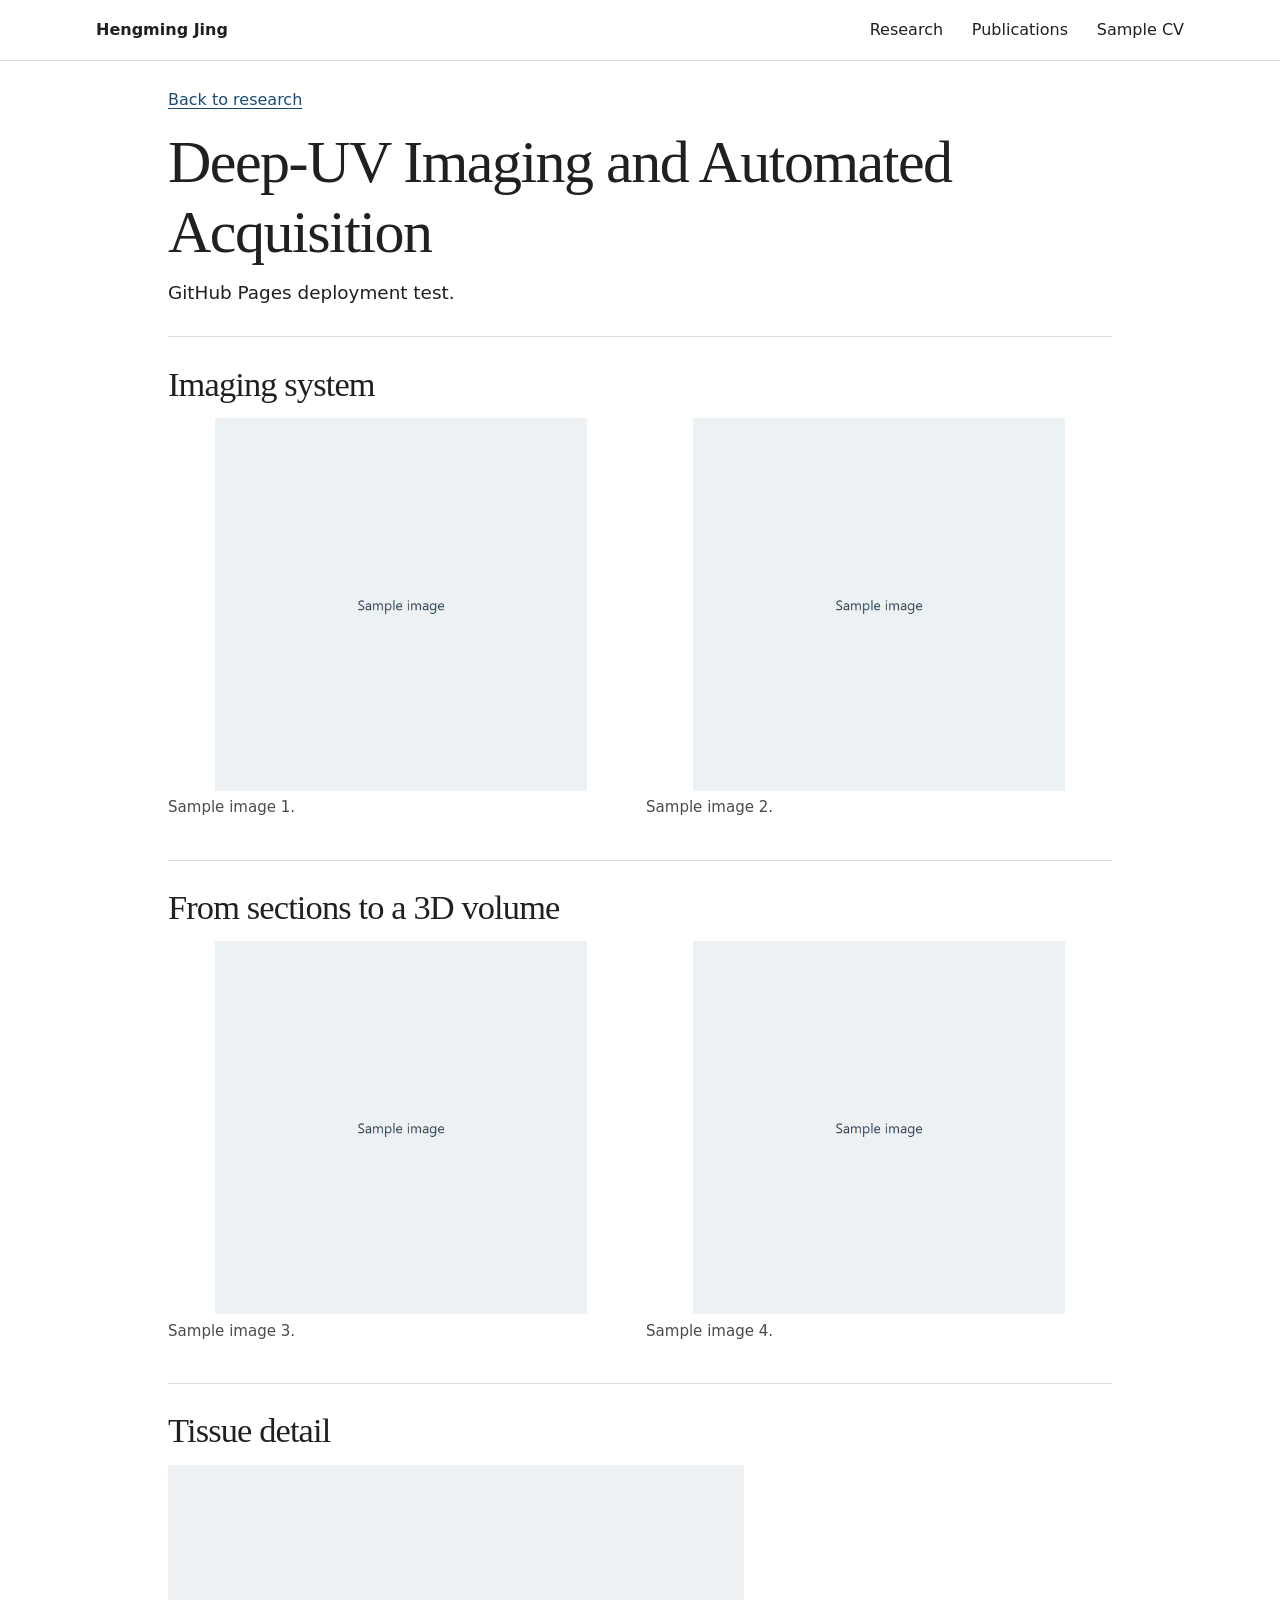
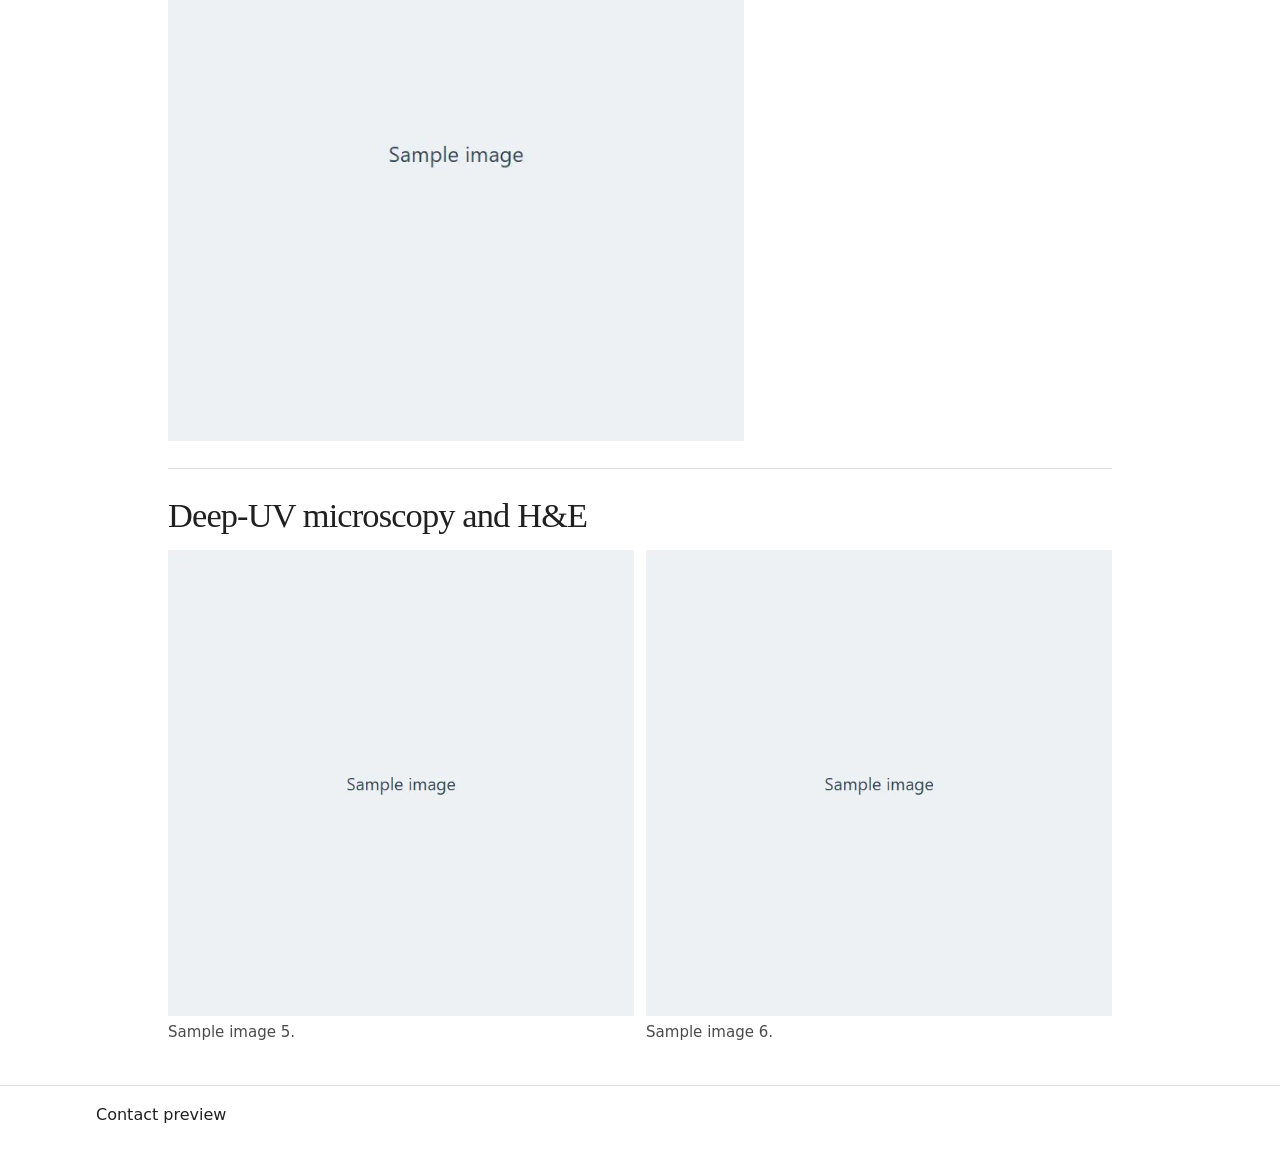
==== projects/deep-uv.html @ f6d5b375 "Add GitHub Pages deployment preview" ====
<!DOCTYPE html><html lang="en"><head>
  <meta charset="utf-8">
  <meta name="viewport" content="width=device-width, initial-scale=1">
  <meta name="description" content="GitHub Pages deployment preview with sample media.">
  <title>Deep-UV Imaging and Automated Acquisition | Hengming Jing | Deployment Test</title>
  <link rel="stylesheet" href="../style.css">
<meta name="robots" content="noindex, nofollow"></head>
<body>
  <a class="skip-link" href="#main">Skip to content</a>
  <header class="site-header">
    <nav class="shell top-nav" aria-label="Main navigation">
      <a class="wordmark" href="../index.html">Hengming Jing</a>
      <div class="nav-links">
        <a href="../index.html#research">Research</a>
        <a href="../index.html#publications">Publications</a>
        <a href="../assets/Hengming_Jing_CV.pdf">Sample CV</a>
      </div>
    </nav>
  </header>

  <main id="main" class="shell project-page">
    <header class="project-intro">
      <a href="../index.html#research">Back to research</a>
      <h1>Deep-UV Imaging and Automated Acquisition</h1>
      <p class="lead">GitHub Pages deployment test.</p>
      
    </header>

    <section id="instrument" class="detail-section" aria-labelledby="instrument-title">
      <h2 id="instrument-title">Imaging system</h2>
      <div class="figure-grid figure-grid--two uv-gallery">
        <figure>
          <a class="image-link" href="../assets/deep-uv-cad.webp" aria-label="Open sample image">
            <img src="../assets/deep-uv-cad.webp" width="1350" height="1080" alt="Sample image">
          </a>
          <figcaption>Sample image 1.</figcaption>
        </figure>
        <figure>
          <a class="image-link" href="../assets/deep-uv-system.jpg" aria-label="Open sample image">
            <img src="../assets/deep-uv-system.jpg" width="600" height="450" alt="Sample image">
          </a>
          <figcaption>Sample image 2.</figcaption>
        </figure>
      </div>
    </section>

    <section id="volume" class="detail-section" aria-labelledby="volume-title">
      <h2 id="volume-title">From sections to a 3D volume</h2>
      <div class="figure-grid figure-grid--two uv-gallery">
        <figure>
          <a class="image-link" href="../assets/deep-uv-section.webp" aria-label="Open sample image">
            <img src="../assets/deep-uv-section.webp" width="520" height="378" loading="lazy" alt="Sample image">
          </a>
          <figcaption>Sample image 3.</figcaption>
        </figure>
        <figure>
          <a class="image-link" href="../assets/deep-uv-volume.png" aria-label="Open sample image">
            <img src="../assets/deep-uv-volume.png" width="1233" height="881" loading="lazy" alt="Sample image">
          </a>
          <figcaption>Sample image 4.</figcaption>
        </figure>
      </div>
    </section>

    <section id="tissue-detail" class="detail-section" aria-labelledby="tissue-detail-title">
      <h2 id="tissue-detail-title">Tissue detail</h2>
      <figure class="uv-detail">
        <a class="image-link" href="../assets/deep-uv-tissue.webp" aria-label="Open sample image">
          <img src="../assets/deep-uv-tissue.webp" width="892" height="542" loading="lazy" alt="Sample image">
        </a>
      </figure>
    </section>

    <section id="histology" class="detail-section" aria-labelledby="histology-title">
      <h2 id="histology-title">Deep-UV microscopy and H&amp;E</h2>
      <div class="figure-grid figure-grid--two histology-comparison">
        <figure>
          <a class="image-link" href="../assets/deep-uv-he-stained.webp" aria-label="Open sample image">
            <img src="../assets/deep-uv-he-stained.webp" width="777" height="415" loading="lazy" alt="Sample image">
          </a>
          <figcaption>Sample image 5.</figcaption>
        </figure>
        <figure>
          <a class="image-link" href="../assets/deep-uv-he-unstained.webp" aria-label="Open sample image">
            <img src="../assets/deep-uv-he-unstained.webp" width="777" height="415" loading="lazy" alt="Sample image">
          </a>
          <figcaption>Sample image 6.</figcaption>
        </figure>
      </div>
      
    </section>
  </main>

  <footer class="site-footer">
    <div class="shell">
      <span>Contact preview</span>
    </div>
  </footer>


</body></html>
---- style.css ----
:root {
  color-scheme: light;
  --ink: #202020;
  --muted: #4b4b4b;
  --link: #184c78;
  --line: #dedede;
}

* { box-sizing: border-box; }

body {
  margin: 0;
  color: var(--ink);
  background: #fff;
  font: 1rem/1.6 "Segoe UI", system-ui, sans-serif;
}

a { color: var(--link); text-underline-offset: .18em; }
a:hover { text-decoration-thickness: .12em; }
a:focus-visible { outline: 2px solid var(--link); outline-offset: 4px; }

h1, h2, h3 {
  margin: 0;
  font-family: Georgia, "Times New Roman", serif;
  font-weight: 400;
  line-height: 1.16;
  letter-spacing: -.025em;
}

p, figure { margin: 0; }
img, video { display: block; width: 100%; height: auto; }
figcaption { margin-top: .4rem; color: var(--muted); font-size: .94rem; line-height: 1.45; }

.shell { width: min(calc(100% - 3rem), 68rem); margin-inline: auto; }

.skip-link {
  position: absolute;
  z-index: 1;
  inset: .5rem auto auto .5rem;
  transform: translateY(-150%);
  padding: .5rem .8rem;
  background: #fff;
}
.skip-link:focus { transform: none; }

.site-header { border-bottom: 1px solid var(--line); }
.top-nav {
  min-height: 3.75rem;
  display: flex;
  justify-content: space-between;
  align-items: center;
  gap: .65rem;
}
.wordmark { color: var(--ink); font-weight: 650; text-decoration: none; white-space: nowrap; }
.nav-links { display: flex; gap: clamp(.75rem, 3vw, 1.8rem); }
.nav-links a { color: var(--ink); text-decoration: none; }
.nav-links a:hover, .wordmark:hover { text-decoration: underline; }

.hero {
  display: grid;
  grid-template-columns: minmax(0, .95fr) minmax(0, 1.05fr);
  align-items: center;
  gap: clamp(1.5rem, 5.6vw, 4.2rem);
  padding-block: clamp(2.5rem, 5vw, 4rem);
}
.hero h1 { margin-bottom: 1rem; font-size: clamp(2.65rem, 5vw, 4rem); }
.profile-intro {
  display: grid;
  grid-template-columns: minmax(0, 1fr) auto;
  align-items: center;
  gap: 1rem;
}
.portrait {
  width: clamp(4.1rem, 8vw, 5.5rem);
}
.lead { font-size: 1.15rem; line-height: 1.53; }
.bio { margin-top: .7rem; color: var(--muted); }
.actions { display: flex; flex-wrap: wrap; gap: 1.4rem; margin-top: 1.1rem; }
.image-link, .roi-field { display: block; }
.roi-field { position: relative; }
.roi-field::after {
  content: "";
  position: absolute;
  box-sizing: border-box;
  left: 55%;
  top: 51.25%;
  width: 30%;
  height: 30%;
  border: 2px solid #efc454;
  box-shadow: 0 0 0 1px #333;
  pointer-events: none;
}
.roi-inset {
  display: block;
  width: 66%;
  height: auto;
  margin: .55rem auto 0;
  border: 2px solid #efc454;
}

.section { padding-block: 2.2rem 1.45rem; border-top: 1px solid var(--line); }
.section h2 { font-size: clamp(1.95rem, 3.7vw, 2.6rem); }

.project-row {
  display: grid;
  grid-template-columns: minmax(0, 1fr) minmax(0, 1fr);
  align-items: center;
  gap: clamp(1.4rem, 5vw, 3.7rem);
  padding-block: 1.9rem;
  border-bottom: 1px solid var(--line);
}
.project-row:last-child { border-bottom: 0; }
.project-row h3 { margin-bottom: .55rem; font-size: clamp(1.45rem, 2.8vw, 2rem); }
.project-copy > p { max-width: 58ch; }
.project-status { margin-top: .6rem; color: var(--muted); font-style: italic; }
.award { margin-top: .55rem; font-weight: 650; }

.preview-pair, .figure-grid {
  display: grid;
  gap: .75rem;
}
.preview-pair, .figure-grid--two { grid-template-columns: repeat(2, minmax(0, 1fr)); }
.preview-pair img { aspect-ratio: 1; object-fit: contain; }
.preview-pair--vessels img { aspect-ratio: 1.18; }
.preview-pair--uv img { aspect-ratio: 4 / 3; }

.publications { padding-bottom: 2.4rem; }
.publication-list { list-style: none; margin: .8rem 0 0; padding: 0; }
.publication-list li {
  display: grid;
  grid-template-columns: 3.5rem minmax(0, 1fr);
  gap: .65rem;
  padding-block: .85rem;
  border-bottom: 1px solid var(--line);
}
.publication-list li:last-child { border-bottom: 0; }
.publication-list time, .publication-list p { color: var(--muted); }
.publication-list a { font-weight: 600; }
.experience { padding-bottom: 2.2rem; }
.experience p { margin-top: .6rem; max-width: 65ch; }

.project-page { width: min(calc(100% - 3rem), 59rem); }
.project-intro { padding-block: 1.6rem 1.8rem; }
.project-intro h1 { margin-block: 1rem .75rem; font-size: clamp(2.2rem, 5vw, 3.75rem); }
.project-intro .lead, .detail-section > p { max-width: 68ch; }
.detail-section { padding-block: 1.7rem; border-top: 1px solid var(--line); }
.detail-section h2 { margin-bottom: .85rem; font-size: clamp(1.5rem, 3.1vw, 2.15rem); }
.figure-grid { margin-bottom: .85rem; }
.figure-grid--four { grid-template-columns: repeat(4, minmax(0, 1fr)); }
.figure-grid img { aspect-ratio: 1; object-fit: contain; }
.octa-comparison figure { display: flex; flex-direction: column; }
.octa-comparison figcaption { margin: 0 0 .4rem; }
.octa-comparison .roi-field { margin-top: auto; }
.uv-gallery img { aspect-ratio: 5 / 4; }
.uv-detail { max-width: 36rem; }
.histology-comparison img { aspect-ratio: auto; }
.video-figure { max-width: 52rem; }
.video-figure video { background: #111; }
.video-figure figcaption { margin-top: .6rem; }
.related-link { margin-top: .9rem; }

.site-footer { border-top: 1px solid var(--line); padding-block: 1rem 1.35rem; }

@media (max-width: 43rem) {
  .shell, .project-page { width: calc(100% - 2rem); }
  .hero, .project-row { grid-template-columns: minmax(0, 1fr); }
  .hero { padding-block: 1.9rem; }
  .project-row { padding-block: 1.5rem; }
  .section { padding-top: 1.55rem; }
  .figure-grid--four { grid-template-columns: repeat(2, minmax(0, 1fr)); }
  .publication-list li { grid-template-columns: 2.55rem minmax(0, 1fr); }
}

@media (max-width: 23rem) {
  .top-nav { font-size: .88rem; }
  .nav-links { gap: .65rem; }
  .hero h1 { font-size: 2.45rem; }
  .profile-intro { gap: .75rem; }
}
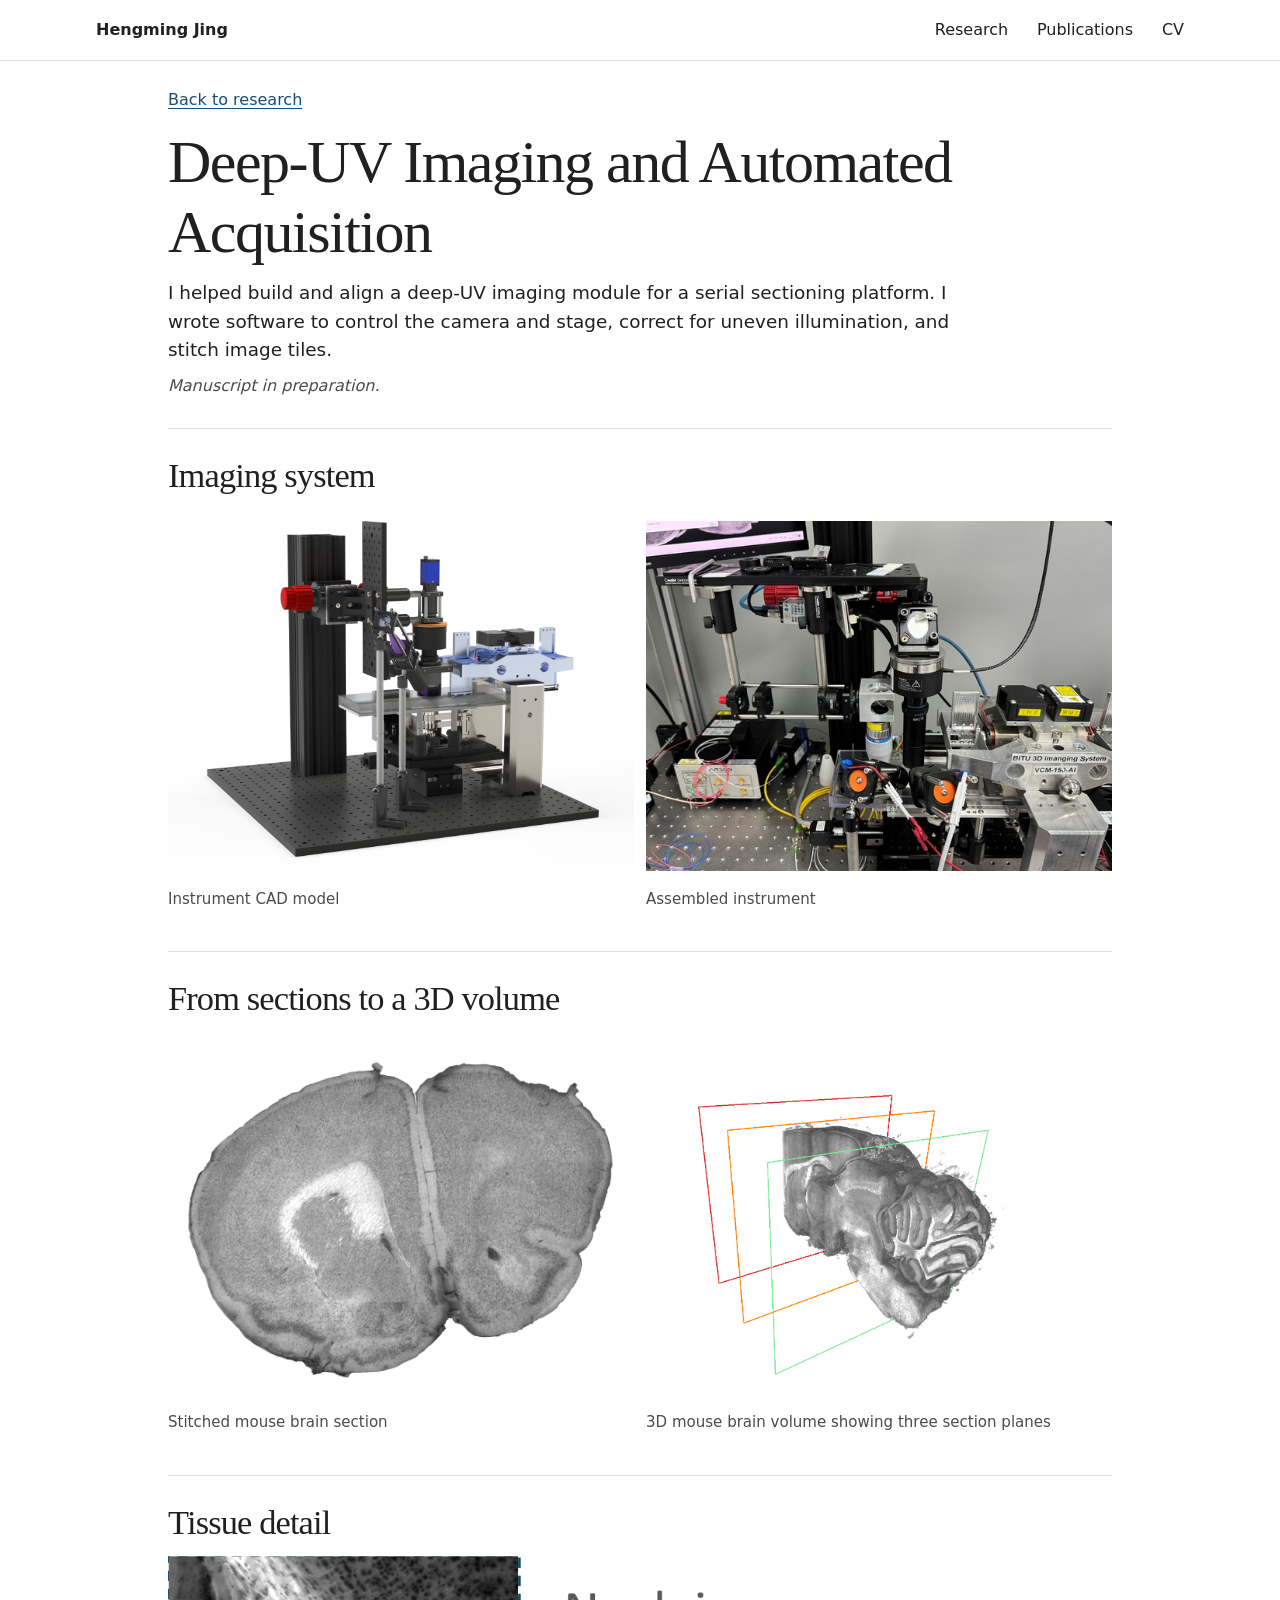
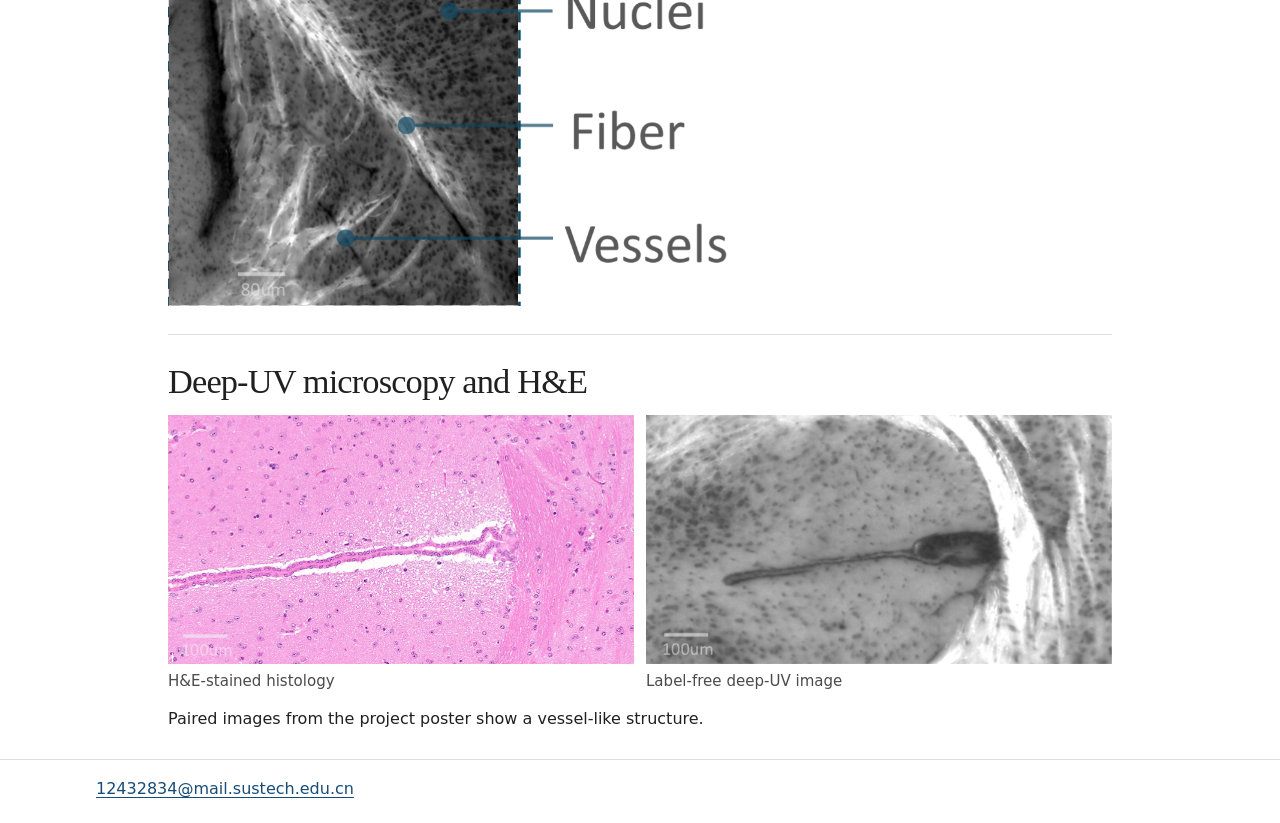
==== commit 7dafb22a: "Publish complete academic portfolio preview" ====
--- a/projects/deep-uv.html
+++ b/projects/deep-uv.html
@@ -1,10 +1,13 @@
-<!DOCTYPE html><html lang="en"><head>
+<!doctype html>
+<html lang="en">
+<head>
   <meta charset="utf-8">
+  <meta name="robots" content="noindex, nofollow">
   <meta name="viewport" content="width=device-width, initial-scale=1">
-  <meta name="description" content="GitHub Pages deployment preview with sample media.">
-  <title>Deep-UV Imaging and Automated Acquisition | Hengming Jing | Deployment Test</title>
+  <meta name="description" content="Deep-UV imaging of serial mouse brain sections, with instrument views, a 3D volume, annotated tissue detail, and an H&amp;E comparison.">
+  <title>Deep-UV Imaging and Automated Acquisition | Hengming Jing</title>
   <link rel="stylesheet" href="../style.css">
-<meta name="robots" content="noindex, nofollow"></head>
+</head>
 <body>
   <a class="skip-link" href="#main">Skip to content</a>
   <header class="site-header">
@@ -13,7 +16,7 @@
       <div class="nav-links">
         <a href="../index.html#research">Research</a>
         <a href="../index.html#publications">Publications</a>
-        <a href="../assets/Hengming_Jing_CV.pdf">Sample CV</a>
+        <a href="../assets/Hengming_Jing_CV.pdf">CV</a>
       </div>
     </nav>
   </header>
@@ -22,24 +25,24 @@
     <header class="project-intro">
       <a href="../index.html#research">Back to research</a>
       <h1>Deep-UV Imaging and Automated Acquisition</h1>
-      <p class="lead">GitHub Pages deployment test.</p>
-      
+      <p class="lead">I helped build and align a deep-UV imaging module for a serial sectioning platform. I wrote software to control the camera and stage, correct for uneven illumination, and stitch image tiles.</p>
+      <p class="project-status">Manuscript in preparation.</p>
     </header>
 
     <section id="instrument" class="detail-section" aria-labelledby="instrument-title">
       <h2 id="instrument-title">Imaging system</h2>
       <div class="figure-grid figure-grid--two uv-gallery">
         <figure>
-          <a class="image-link" href="../assets/deep-uv-cad.webp" aria-label="Open sample image">
-            <img src="../assets/deep-uv-cad.webp" width="1350" height="1080" alt="Sample image">
+          <a class="image-link" href="../assets/deep-uv-cad.webp" aria-label="Open the full instrument CAD rendering">
+            <img src="../assets/deep-uv-cad.webp" width="1350" height="1080" alt="CAD rendering of the deep-UV microscope, stage, and sectioning hardware.">
           </a>
-          <figcaption>Sample image 1.</figcaption>
+          <figcaption>Instrument CAD model</figcaption>
         </figure>
         <figure>
-          <a class="image-link" href="../assets/deep-uv-system.jpg" aria-label="Open sample image">
-            <img src="../assets/deep-uv-system.jpg" width="600" height="450" alt="Sample image">
+          <a class="image-link" href="../assets/deep-uv-system.jpg" aria-label="Open the full instrument photograph">
+            <img src="../assets/deep-uv-system.jpg" width="600" height="450" alt="Photograph of the assembled imaging instrument on an optical breadboard.">
           </a>
-          <figcaption>Sample image 2.</figcaption>
+          <figcaption>Assembled instrument</figcaption>
         </figure>
       </div>
     </section>
@@ -48,16 +51,16 @@
       <h2 id="volume-title">From sections to a 3D volume</h2>
       <div class="figure-grid figure-grid--two uv-gallery">
         <figure>
-          <a class="image-link" href="../assets/deep-uv-section.webp" aria-label="Open sample image">
-            <img src="../assets/deep-uv-section.webp" width="520" height="378" loading="lazy" alt="Sample image">
+          <a class="image-link" href="../assets/deep-uv-section.webp" aria-label="Open the full stitched tissue section">
+            <img src="../assets/deep-uv-section.webp" width="520" height="378" loading="lazy" alt="Stitched deep-UV image of a mouse brain section.">
           </a>
-          <figcaption>Sample image 3.</figcaption>
+          <figcaption>Stitched mouse brain section</figcaption>
         </figure>
         <figure>
-          <a class="image-link" href="../assets/deep-uv-volume.png" aria-label="Open sample image">
-            <img src="../assets/deep-uv-volume.png" width="1233" height="881" loading="lazy" alt="Sample image">
+          <a class="image-link" href="../assets/deep-uv-volume.png" aria-label="Open the full mouse brain volume rendering">
+            <img src="../assets/deep-uv-volume.png" width="1233" height="881" loading="lazy" alt="3D mouse brain volume assembled from serial deep-UV images. Three colored outlines mark section planes.">
           </a>
-          <figcaption>Sample image 4.</figcaption>
+          <figcaption>3D mouse brain volume showing three section planes</figcaption>
         </figure>
       </div>
     </section>
@@ -65,8 +68,8 @@
     <section id="tissue-detail" class="detail-section" aria-labelledby="tissue-detail-title">
       <h2 id="tissue-detail-title">Tissue detail</h2>
       <figure class="uv-detail">
-        <a class="image-link" href="../assets/deep-uv-tissue.webp" aria-label="Open sample image">
-          <img src="../assets/deep-uv-tissue.webp" width="892" height="542" loading="lazy" alt="Sample image">
+        <a class="image-link" href="../assets/deep-uv-tissue.webp" aria-label="Open the annotated tissue image">
+          <img src="../assets/deep-uv-tissue.webp" width="892" height="542" loading="lazy" alt="Deep-UV image of a mouse brain section with labels for cell nuclei, a fiber bundle, and blood vessels. Scale bar, 80 micrometers.">
         </a>
       </figure>
     </section>
@@ -75,27 +78,26 @@
       <h2 id="histology-title">Deep-UV microscopy and H&amp;E</h2>
       <div class="figure-grid figure-grid--two histology-comparison">
         <figure>
-          <a class="image-link" href="../assets/deep-uv-he-stained.webp" aria-label="Open sample image">
-            <img src="../assets/deep-uv-he-stained.webp" width="777" height="415" loading="lazy" alt="Sample image">
+          <a class="image-link" href="../assets/deep-uv-he-stained.webp" aria-label="Open the full H&amp;E histology image">
+            <img src="../assets/deep-uv-he-stained.webp" width="777" height="415" loading="lazy" alt="H&amp;E-stained tissue with an elongated vessel-like structure. Scale bar, 100 micrometers.">
           </a>
-          <figcaption>Sample image 5.</figcaption>
+          <figcaption>H&amp;E-stained histology</figcaption>
         </figure>
         <figure>
-          <a class="image-link" href="../assets/deep-uv-he-unstained.webp" aria-label="Open sample image">
-            <img src="../assets/deep-uv-he-unstained.webp" width="777" height="415" loading="lazy" alt="Sample image">
+          <a class="image-link" href="../assets/deep-uv-he-unstained.webp" aria-label="Open the full deep-UV microscopy image">
+            <img src="../assets/deep-uv-he-unstained.webp" width="777" height="415" loading="lazy" alt="Label-free deep-UV image with an elongated vessel-like structure. Scale bar, 100 micrometers.">
           </a>
-          <figcaption>Sample image 6.</figcaption>
+          <figcaption>Label-free deep-UV image</figcaption>
         </figure>
       </div>
-      
+      <p>Paired images from the project poster show a vessel-like structure.</p>
     </section>
   </main>
 
   <footer class="site-footer">
     <div class="shell">
-      <span>Contact preview</span>
+      <a href="mailto:12432834@mail.sustech.edu.cn">12432834@mail.sustech.edu.cn</a>
     </div>
   </footer>
-
-
-</body></html>+</body>
+</html>
